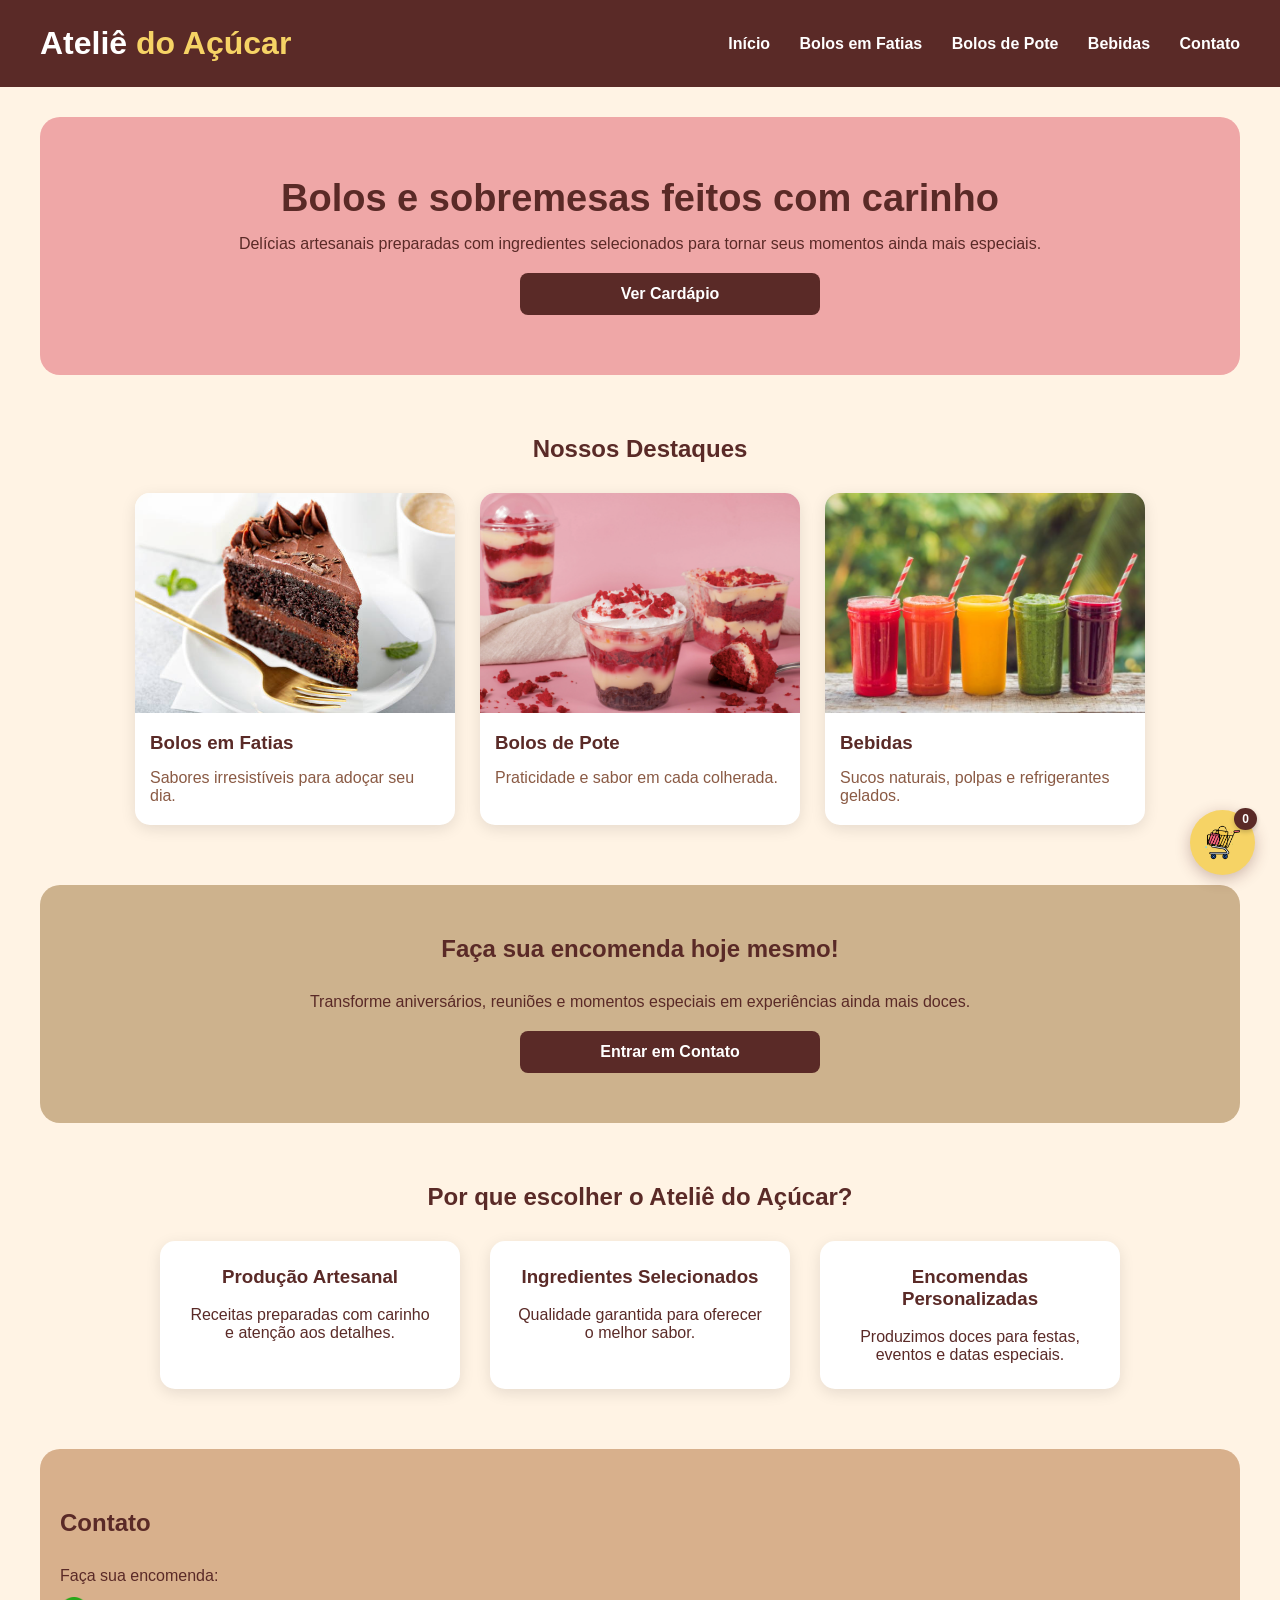
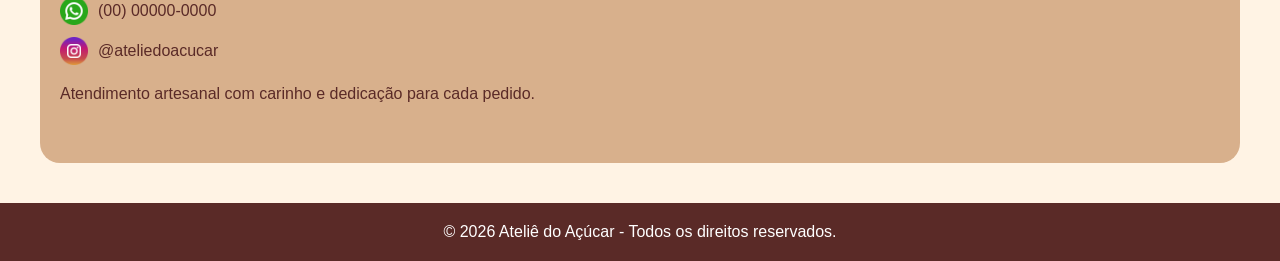
==== index.html @ 71a77a44 "Tirar os arquivos da subpasta e ligar o PWA para instalar no celular" ====
<!DOCTYPE html>
<html lang="pt-br">
<head>
    <meta charset="UTF-8">
    <meta name="viewport" content="width=device-width, initial-scale=1.0">
    <title>Ateliê do Açúcar - Home </title>
    <link rel="stylesheet" href="style.css">
    <meta name="theme-color" content="#F6D365">
    <link rel="icon" href="img/iconCake.png">
    <link rel="apple-touch-icon" href="./img/iconCake.png">
    <link rel="manifest" href="./manifest.webmanifest">
</head>
<body>

    <header>

        <div class="logo">
            <h1>Ateliê <span class="destaque">do Açúcar</span></h1>
        </div>

        <div class="menu-mobile" id="menu-mobile">
            ☰
        </div>

        <nav id="menu">
            <a href="index.html">Início</a>
            <a href="boloFatia.html">Bolos em Fatias</a>
            <a href="boloPote.html">Bolos de Pote</a>
            <a href="bebidas.html">Bebidas</a>
            <a href="#contato">Contato</a>   
        </nav>

    </header>

    <main>
        <section id="inicio" class="banner">

            <div class="banner-conteudo">
                <h2>Bolos e sobremesas feitos com carinho</h2>

                <p>
                    Delícias artesanais preparadas com ingredientes selecionados
                    para tornar seus momentos ainda mais especiais.
                </p>

                <a href="boloFatia.html" class="btn">Ver Cardápio</a>
            </div>

        </section>

        <section class="destaques">

            <h2>Nossos Destaques</h2>

            <div class="cards">

                <a href="BoloFatia.html" class="card">
                    <img src="img/BoloFatiaChocolate.png" alt="Bolo de Chocolate">
                    <h3>Bolos em Fatias</h3>
                    <p>Sabores irresistíveis para adoçar seu dia.</p>
                </a>

                <a href="BoloPote.html" class="card">
                    <img src="img/BoloPoteRedVelt.png" alt="Bolo de Pote Red Velvet">
                    <h3>Bolos de Pote</h3>
                    <p>Praticidade e sabor em cada colherada.</p>
                </a>

                <a href="bebidas.html" class="card">
                    <img src="img/BebidaSucoPolpa.jpg" alt="Suco de Polpa">
                    <h3>Bebidas</h3>
                    <p>Sucos naturais, polpas e refrigerantes gelados.</p>
                </a>

            </div>

        </section>

        <section class="cta">

            <h2>Faça sua encomenda hoje mesmo!</h2>

            <p>
                Transforme aniversários, reuniões e momentos especiais
                em experiências ainda mais doces.
            </p>

            <a href="#contato" class="btn">Entrar em Contato</a>

        </section>

        <section class="sobre">

            <h2>Por que escolher o Ateliê do Açúcar?</h2>

            <div class="beneficios">

                <div>
                    <h3>Produção Artesanal</h3><br>
                    <p>Receitas preparadas com carinho e atenção aos detalhes.</p>
                </div>

                <div>
                    <h3>Ingredientes Selecionados</h3><br>
                    <p>Qualidade garantida para oferecer o melhor sabor.</p>
                </div>

                <div>
                    <h3>Encomendas Personalizadas</h3><br>
                    <p>Produzimos doces para festas, eventos e datas especiais.</p>
                </div>

            </div>

        </section>

        <section id="contato">

            <h2>Contato</h2>

            <p>Faça sua encomenda:</p>

            <div class="item-contato">
                <img src="img/whatsapp.png" alt="WhatsApp" class="RedeSocial">
                <span>(00) 00000-0000</span>
            </div>

            <div class="item-contato">
                <img src="img/instagram.png" alt="Instagram" class="RedeSocial">
                <span>@ateliedoacucar</span>
            </div>

            <p class="rodape-contato">Atendimento artesanal com carinho e dedicação para cada pedido.</p>

        </section>
    </main>

    <footer>
        <p>© 2026 Ateliê do Açúcar - Todos os direitos reservados.</p>
    </footer>

    <script src="script.js"></script>
    <script>
      if (navigator.serviceWorker) {
        navigator.serviceWorker.register('sw.js');
      }
    </script>

    <div id="btn-carrinho" class="carrinho-flutuante">
        <img src="img/carrinho.png" alt="Carrinho de Compras" class="img-carrinho">
        <span id="contador-carrinho" class="badge-contador">0</span>
    </div>

    <div id="modal-carrinho" class="modal-carrinho hidden">
        <div class="conteudo-carrinho">
            <h2>Seu Carrinho <button id="fechar-carrinho">&times;</button></h2>
            <ul id="lista-carrinho"></ul>
            <div class="total-container">
                <strong>Total: R$ <span id="total-carrinho">0,00</span></strong>
            </div>
            <button id="btn-finalizar" class="btn">Finalizar Pedido via WhatsApp</button>
        </div>
    </div>

</body>
</html>
---- style.css ----
* { 
    margin: 0;
    padding: 0;
    box-sizing: border-box;
    text-decoration: none;
    font-family: 'Arial', sans-serif;
}

body {
    background-color: #FFF3E4;
    color: #5A2A27;
}

header {
    background-color: #5A2A27;
    color: white;
    padding: 25px 40px;
    display: flex;
    align-items: center;
    justify-content: space-between;
}

.logo h1 {
    font-size: 32px;
}

.destaque {
    color: #F6D365;
}

nav a {
    color: white;
    margin-left: 25px;
    font-weight: bold;
    transition: .3s;
}

nav a:hover {
    color: #F6D365;
}

section {
    padding: 60px 20px;
    max-width: 1200px;
    margin: auto;
}

.banner {
    text-align: center;
    background-color: #EFA7A7;
    border-radius: 20px;
    margin-top: 30px;
    width: 100%;
}

.banner h2 {
    font-size: 38px;
    margin-bottom: 15px;
}

section h2 {
    margin-bottom: 30px;
    color: #5A2A27;
}

.divona-servico {
    display: flex;
    gap: 25px;
    flex-wrap: wrap;
    justify-content: center;
}

.divinha-servico{
    background-color: white;
    width: 340px;
    padding: 20px;
    border-radius: 20px;
    box-shadow: 0 8px 20px rgba(90, 42, 39, 0.15);
    text-align: center;
    transition: .3s;
    display: flex;
    flex-direction: column;
    justify-content: space-between;
}

.divinha-servico:hover {
    transform: translateY(-8px);
    box-shadow: 0 8px 10px #EFA7A7;
}

.divinha-servico img {
    width: 100%;
    height: 190px;
    object-fit: cover;
    border-radius: 15px;
    margin-bottom: 15px;
}

.divinha-servico h3{
    color: #5A2A27;
    margin-bottom: 10px;
}

.divinha-servico p {
    color: #8A5A44;
}

.RedeSocial {
    width: 28px;       
    height: 28px;
    object-fit: contain;
}

.item-contato {
    display: flex;
    align-items: center; 
    gap: 10px;           
    margin-top: 12px;    
}

.rodape-contato {
    margin-top: 20px;
}

#contato {
    background-color: #D8B08C;
    border-radius: 20px;
    margin-bottom: 40px;
    transition: .3s;
}

#contato:hover{
    box-shadow:0 8px 10px #F6D365;
    transform: translateY(-8px);
}

.divinha-servico label {
    display: block;
    margin-top: 15px;
    margin-bottom: 6px;
    font-weight: bold;
    color: #5A2A27;
    text-align: left;
}

.divinha-servico select {
    width: 100%;
    padding: 10px 12px;
    border: 2px solid #D8B08C;
    border-radius: 10px;
    background-color: #FFF3E4;
    color: #5A2A27;
    font-size: 15px;
    cursor: pointer;
    transition: .3s;
}

.divinha-servico select:hover {
    border-color: #EFA7A7;
}

.divinha-servico select:focus {
    outline: none;
    border-color: #5A2A27;
    box-shadow: 0 0 8px rgba(90, 42, 39, 0.2);
}

.divinha-servico strong {
    display: block;
    margin-top: 15px;
    font-size: 20px;
    color: #5A2A27;
}

footer {
    background-color: #5A2A27;
    color: white;
    text-align: center;
    padding: 20px;
}

.btn{
    display:inline-block;
    margin-top:20px;
    padding:12px 25px;
    background:#5A2A27;
    color:white;
    text-decoration:none;
    border-radius:8px;
    font-weight:bold;
    transition:.3s;
    border: none;
    cursor: pointer;
    width: 300px;
    margin-left: 60px;
}

.btn:hover{
    transform:translateY(-3px);
    background:#EFA7A7;
    color:#5A2A27;
}

.destaques, .sobre,.cta{
    max-width:1200px;
    margin:60px auto;
    padding:0 20px;
}

.destaques h2, .sobre h2, .cta h2{
    text-align:center;
    margin-bottom:30px;
}

.cards{
    display:flex;
    gap:25px;
    justify-content:center;
    flex-wrap:wrap;
}

.card{
    background:white;
    width:320px;
    border-radius:15px;
    overflow:hidden;
    box-shadow:0 4px 15px rgba(0,0,0,0.1);
    transition:.3s;
}

.card:hover{
    transform:translateY(-8px);
    box-shadow:0 8px 10px #EFA7A7;
}

.card img{
    width:100%;
    height:220px;
    object-fit:cover;
}

.card h3{
    margin:15px;
    color:#5A2A27;
}

.card p{
    margin:0 15px 20px;
    color:#8A5A44;
}

.beneficios{
    display:flex;
    gap:30px;
    justify-content:center;
    flex-wrap:wrap;
    text-align:center;
    transition:.3s;
}

.beneficios div{
    background:white;
    padding:25px;
    border-radius:15px;
    width:300px;
    box-shadow:0 4px 15px rgba(0,0,0,0.1);
    transition:.3s;
}

.beneficios div:hover{
    transform:translateY(-8px);
    box-shadow:0 8px 10px #EFA7A7;
}

.cta{
    background:#cdb28d;
    padding:50px;
    border-radius:20px;
    text-align:center;
}

.menu-mobile {
    display: none;
    font-size: 2rem;
    color: white;
    cursor: pointer;
}

/* MOBILE */
@media (max-width: 768px) {
    header {
        display: flex;
        justify-content: space-between;
        align-items: center;
        padding: 20px;
        position: relative;
    }

    .logo h1 {
        font-size: 2rem;
    }

    .menu-mobile {
        display: block;
    }

    nav {
        display: none;
        flex-direction: column;
        width: 100%;
        position: absolute;
        top: 100%;
        left: 0;
        background-color: #5b2c22;
        padding: 15px 0;
        z-index: 100;
    }

    nav.ativo {
        display: flex;
    }

    nav a {
        text-align: center;
        padding: 12px;
        margin-left: 0;
    }
}

.btn-adicionar-bebida, .btn-adicionar {
    margin-top: 15px;
    padding: 10px 15px;
    background-color: #5A2A27;
    color: white;
    border: none;
    border-radius: 10px;
    font-size: 14px;
    font-weight: bold;
    cursor: pointer;
    transition: .3s;
    width: 100%;
    text-align: center;
}

.btn-adicionar-bebida:hover, .btn-adicionar:hover {
    background-color: #F6D365;
    color: #5A2A27;
}

.carrinho-flutuante {
    position: fixed;
    bottom: 25px;
    right: 25px;
    width: 65px;
    height: 65px;
    background-color: #F6D365;
    border-radius: 50%;
    display: flex;
    justify-content: center;
    align-items: center;
    box-shadow: 0 4px 15px rgba(90, 42, 39, 0.3);
    cursor: pointer;
    z-index: 9999;
    transition: transform 0.2s ease, background-color 0.2s ease;
}

.carrinho-flutuante:hover {
    transform: scale(1.1);
    background-color: #EFA7A7;
}

.img-carrinho {
    width: 35px;
    height: 35px;
    object-fit: contain;
}

.badge-contador {
    position: absolute;
    top: -2px;
    right: -2px;
    background-color: #5A2A27;
    color: #ffffff;
    font-size: 12px;
    font-weight: bold;
    border-radius: 50%;
    padding: 4px 8px;
    min-width: 22px;
    text-align: center;
    box-shadow: 0 2px 5px rgba(0,0,0,0.2);
}

.hidden {
    display: none !important;
}

.modal-carrinho {
    position: fixed;
    top: 0;
    left: 0;
    width: 100%;
    height: 100%;
    background-color: rgba(90, 42, 39, 0.6);
    display: flex;
    justify-content: center;
    align-items: center;
    z-index: 10000;
    padding: 15px;
}

.conteudo-carrinho {
    background: #FFF3E4;
    padding: 25px;
    border-radius: 20px;
    width: 100%;
    max-width: 480px;
    max-height: 85vh;
    overflow-y: auto;
    box-shadow: 0 10px 30px rgba(0, 0, 0, 0.3);
    display: flex;
    flex-direction: column;
}

.conteudo-carrinho h2 {
    display: flex;
    justify-content: space-between;
    align-items: center;
    color: #5A2A27;
    margin-bottom: 20px;
    font-size: 24px;
    border-bottom: 2px solid #D8B08C;
    padding-bottom: 10px;
}

#fechar-carrinho {
    background: transparent;
    border: none;
    font-size: 28px;
    color: #5A2A27;
    cursor: pointer;
    line-height: 1;
}

#lista-carrinho {
    list-style: none;
    margin-bottom: 20px;
    max-height: 250px;
    overflow-y: auto;
}

.item-carrinho {
    display: flex;
    justify-content: space-between;
    align-items: center;
    padding: 12px 0;
    border-bottom: 1px dashed #D8B08C;
}

.info-item {
    flex: 1;
    padding-right: 10px;
}
.qtd-controles {
    display: flex;
    align-items: center;
    gap: 6px;
    background: #ffffff;
    padding: 4px 8px;
    border-radius: 8px;
    border: 1px solid #D8B08C;
}
.qtd-controles button {
    background: #5A2A27;
    color: white;
    border: none;
    width: 24px;
    height: 24px;
    border-radius: 50%;
    cursor: pointer;
    font-weight: bold;
}
.subtotal {
    font-weight: bold;
    color: #5A2A27;
    margin-left: 10px;
    min-width: 70px;
    text-align: right;
}
.total-container {
    font-size: 20px;
    color: #5A2A27;
    text-align: right;
    margin-top: 10px;
    padding-top: 10px;
    border-top: 2px solid #D8B08C;
}
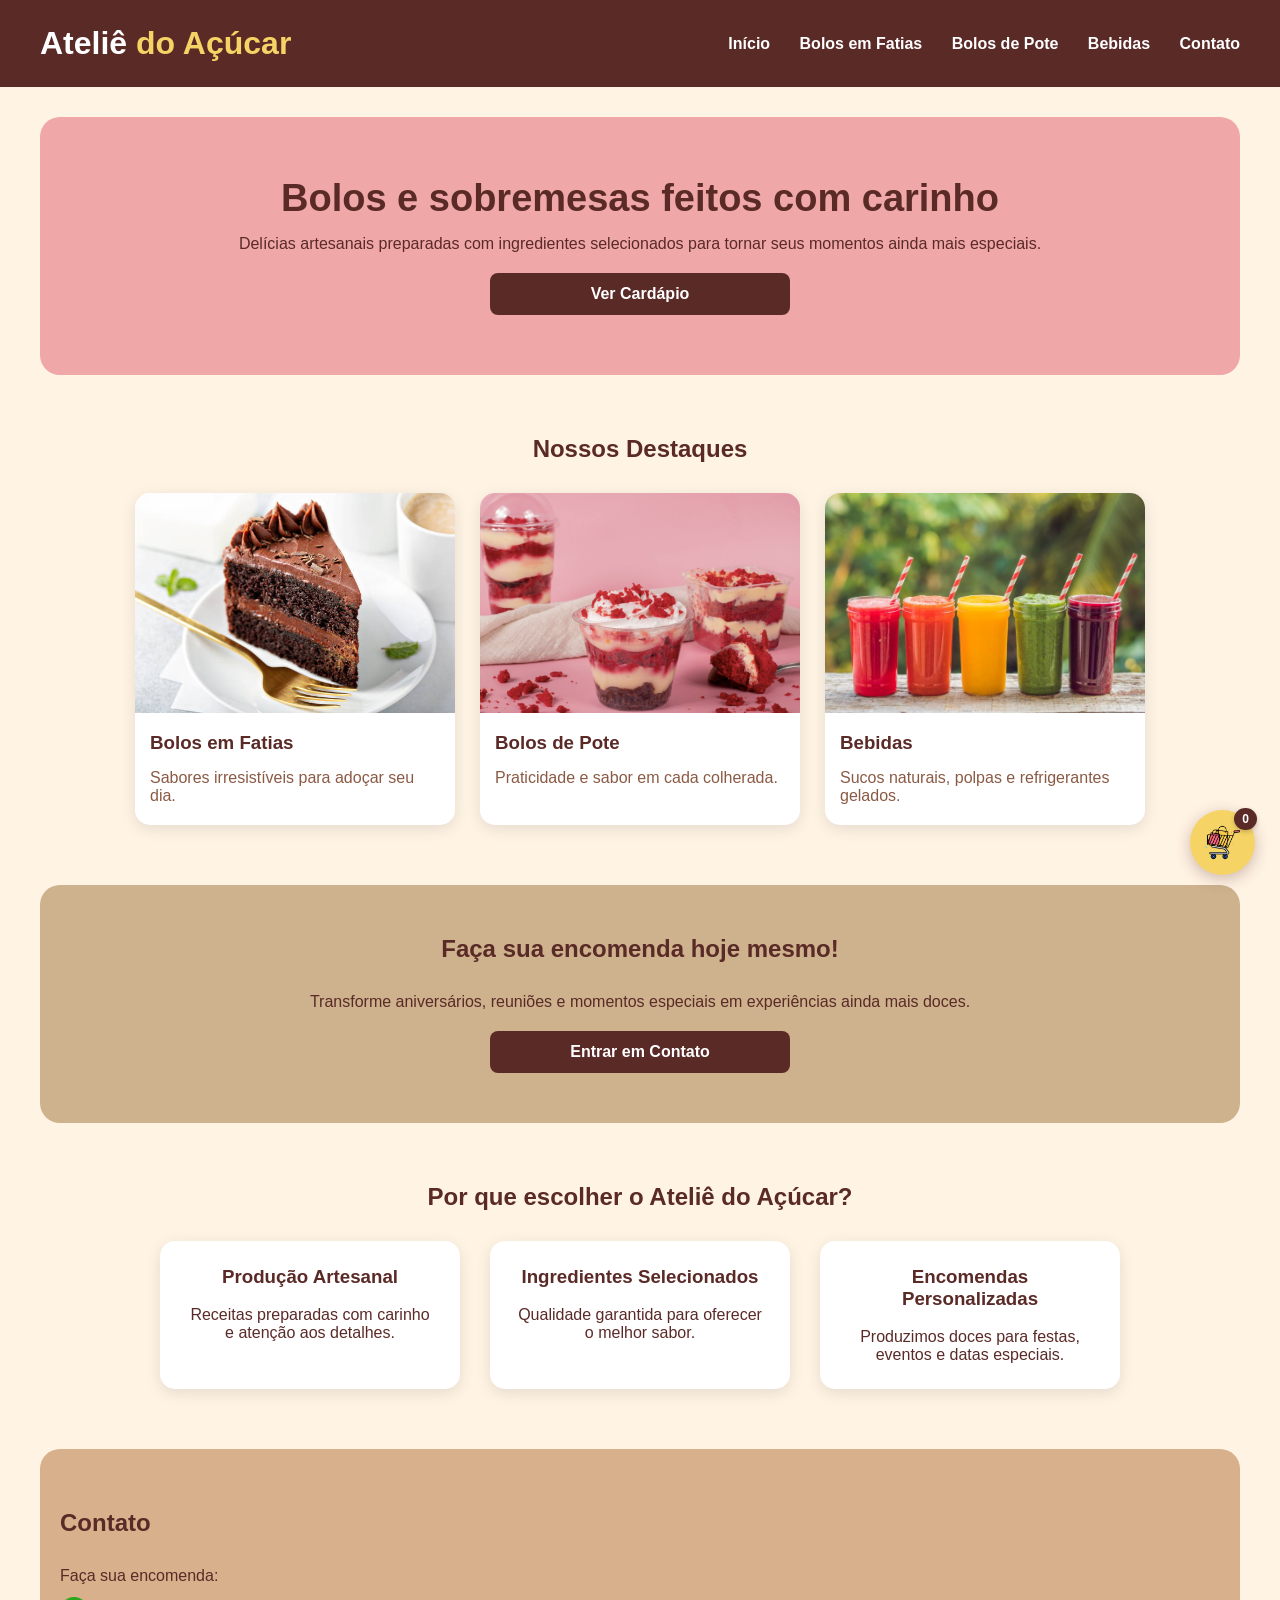
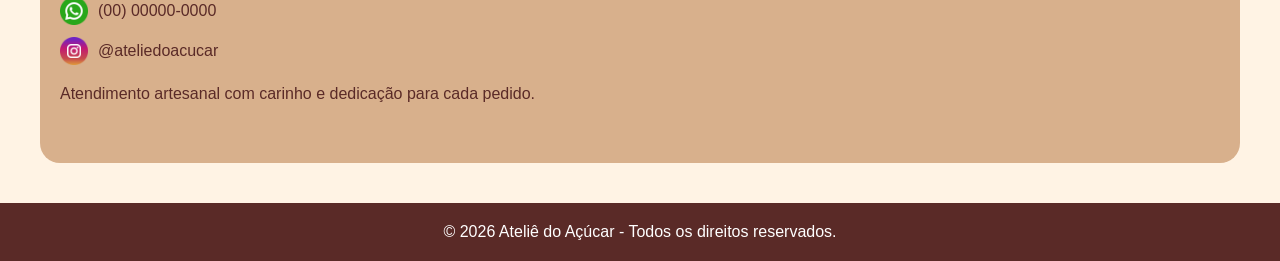
==== commit ba0a5386: "Update index.html" ====
--- a/index.html
+++ b/index.html
@@ -54,13 +54,13 @@
 
             <div class="cards">
 
-                <a href="BoloFatia.html" class="card">
+                <a href="boloFatia.html" class="card">
                     <img src="img/BoloFatiaChocolate.png" alt="Bolo de Chocolate">
                     <h3>Bolos em Fatias</h3>
                     <p>Sabores irresistíveis para adoçar seu dia.</p>
                 </a>
 
-                <a href="BoloPote.html" class="card">
+                <a href="boloPote.html" class="card">
                     <img src="img/BoloPoteRedVelt.png" alt="Bolo de Pote Red Velvet">
                     <h3>Bolos de Pote</h3>
                     <p>Praticidade e sabor em cada colherada.</p>
@@ -163,4 +163,4 @@
     </div>
 
 </body>
-</html>+</html>
--- a/style.css
+++ b/style.css
@@ -70,7 +70,7 @@
     justify-content: center;
 }
 
-.divinha-servico{
+.divinha-servico {
     background-color: white;
     width: 340px;
     padding: 20px;
@@ -96,7 +96,7 @@
     margin-bottom: 15px;
 }
 
-.divinha-servico h3{
+.divinha-servico h3 {
     color: #5A2A27;
     margin-bottom: 10px;
 }
@@ -129,8 +129,8 @@
     transition: .3s;
 }
 
-#contato:hover{
-    box-shadow:0 8px 10px #F6D365;
+#contato:hover {
+    box-shadow: 0 8px 10px #F6D365;
     transform: translateY(-8px);
 }
 
@@ -179,104 +179,106 @@
     padding: 20px;
 }
 
-.btn{
-    display:inline-block;
-    margin-top:20px;
-    padding:12px 25px;
-    background:#5A2A27;
-    color:white;
-    text-decoration:none;
-    border-radius:8px;
-    font-weight:bold;
-    transition:.3s;
+/* BOTÃO PRINCIPAL CENTRALIZADO */
+.btn {
+    display: block; /* Alterado de inline-block para block para aceitar margem auto */
+    margin: 20px auto 0 auto; /* Centralizado com margem automática nas laterais */
+    padding: 12px 25px;
+    background: #5A2A27;
+    color: white;
+    text-decoration: none;
+    border-radius: 8px;
+    font-weight: bold;
+    transition: .3s;
     border: none;
     cursor: pointer;
     width: 300px;
-    margin-left: 60px;
-}
-
-.btn:hover{
-    transform:translateY(-3px);
-    background:#EFA7A7;
-    color:#5A2A27;
-}
-
-.destaques, .sobre,.cta{
-    max-width:1200px;
-    margin:60px auto;
-    padding:0 20px;
-}
-
-.destaques h2, .sobre h2, .cta h2{
-    text-align:center;
-    margin-bottom:30px;
-}
-
-.cards{
-    display:flex;
-    gap:25px;
-    justify-content:center;
-    flex-wrap:wrap;
-}
-
-.card{
-    background:white;
-    width:320px;
-    border-radius:15px;
-    overflow:hidden;
-    box-shadow:0 4px 15px rgba(0,0,0,0.1);
-    transition:.3s;
-}
-
-.card:hover{
-    transform:translateY(-8px);
-    box-shadow:0 8px 10px #EFA7A7;
-}
-
-.card img{
-    width:100%;
-    height:220px;
-    object-fit:cover;
-}
-
-.card h3{
-    margin:15px;
-    color:#5A2A27;
-}
-
-.card p{
-    margin:0 15px 20px;
-    color:#8A5A44;
-}
-
-.beneficios{
-    display:flex;
-    gap:30px;
-    justify-content:center;
-    flex-wrap:wrap;
-    text-align:center;
-    transition:.3s;
-}
-
-.beneficios div{
-    background:white;
-    padding:25px;
-    border-radius:15px;
-    width:300px;
-    box-shadow:0 4px 15px rgba(0,0,0,0.1);
-    transition:.3s;
-}
-
-.beneficios div:hover{
-    transform:translateY(-8px);
-    box-shadow:0 8px 10px #EFA7A7;
-}
-
-.cta{
-    background:#cdb28d;
-    padding:50px;
-    border-radius:20px;
-    text-align:center;
+    max-width: 100%;
+    text-align: center;
+}
+
+.btn:hover {
+    transform: translateY(-3px);
+    background: #EFA7A7;
+    color: #5A2A27;
+}
+
+.destaques, .sobre, .cta {
+    max-width: 1200px;
+    margin: 60px auto;
+    padding: 0 20px;
+}
+
+.destaques h2, .sobre h2, .cta h2 {
+    text-align: center;
+    margin-bottom: 30px;
+}
+
+.cards {
+    display: flex;
+    gap: 25px;
+    justify-content: center;
+    flex-wrap: wrap;
+}
+
+.card {
+    background: white;
+    width: 320px;
+    border-radius: 15px;
+    overflow: hidden;
+    box-shadow: 0 4px 15px rgba(0,0,0,0.1);
+    transition: .3s;
+}
+
+.card:hover {
+    transform: translateY(-8px);
+    box-shadow: 0 8px 10px #EFA7A7;
+}
+
+.card img {
+    width: 100%;
+    height: 220px;
+    object-fit: cover;
+}
+
+.card h3 {
+    margin: 15px;
+    color: #5A2A27;
+}
+
+.card p {
+    margin: 0 15px 20px;
+    color: #8A5A44;
+}
+
+.beneficios {
+    display: flex;
+    gap: 30px;
+    justify-content: center;
+    flex-wrap: wrap;
+    text-align: center;
+    transition: .3s;
+}
+
+.beneficios div {
+    background: white;
+    padding: 25px;
+    border-radius: 15px;
+    width: 300px;
+    box-shadow: 0 4px 15px rgba(0,0,0,0.1);
+    transition: .3s;
+}
+
+.beneficios div:hover {
+    transform: translateY(-8px);
+    box-shadow: 0 8px 10px #EFA7A7;
+}
+
+.cta {
+    background: #cdb28d;
+    padding: 50px;
+    border-radius: 20px;
+    text-align: center;
 }
 
 .menu-mobile {
@@ -460,6 +462,7 @@
     flex: 1;
     padding-right: 10px;
 }
+
 .qtd-controles {
     display: flex;
     align-items: center;
@@ -469,6 +472,7 @@
     border-radius: 8px;
     border: 1px solid #D8B08C;
 }
+
 .qtd-controles button {
     background: #5A2A27;
     color: white;
@@ -479,6 +483,7 @@
     cursor: pointer;
     font-weight: bold;
 }
+
 .subtotal {
     font-weight: bold;
     color: #5A2A27;
@@ -486,6 +491,7 @@
     min-width: 70px;
     text-align: right;
 }
+
 .total-container {
     font-size: 20px;
     color: #5A2A27;
@@ -493,4 +499,4 @@
     margin-top: 10px;
     padding-top: 10px;
     border-top: 2px solid #D8B08C;
-}+}
